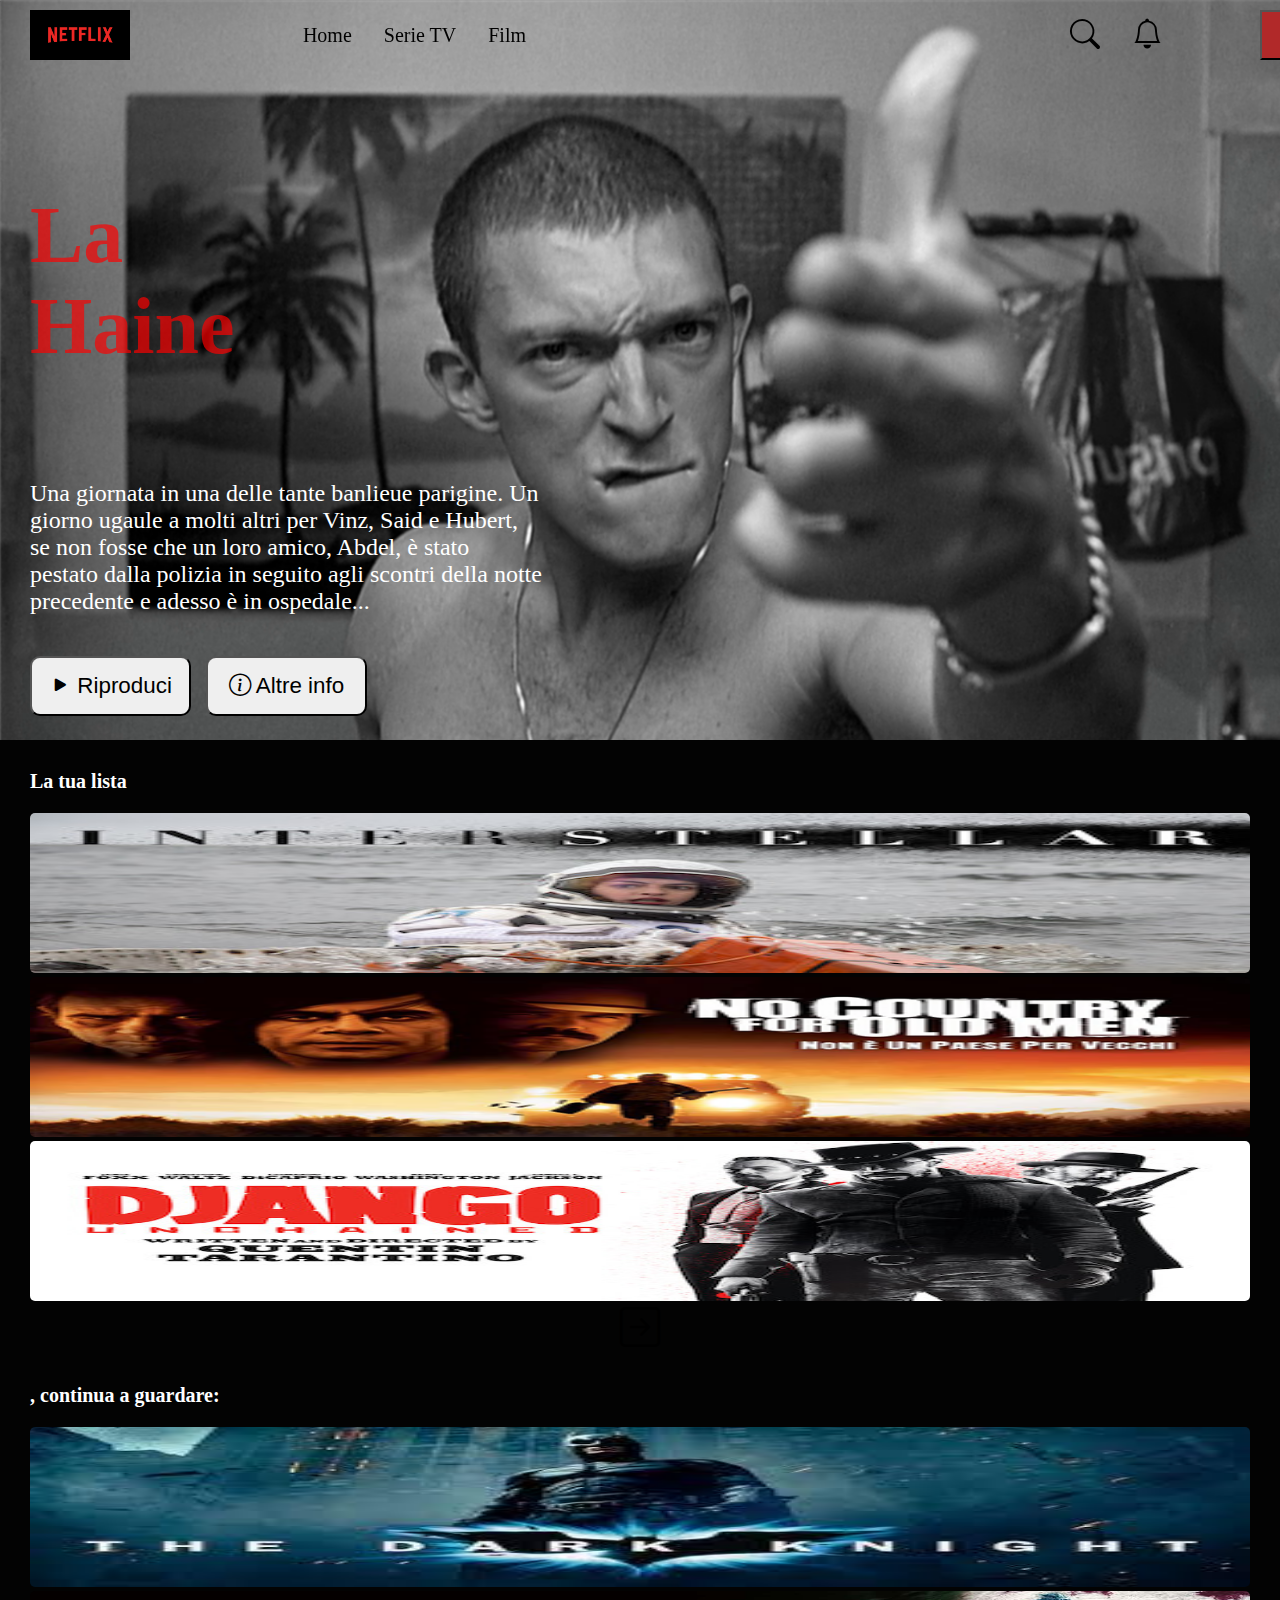
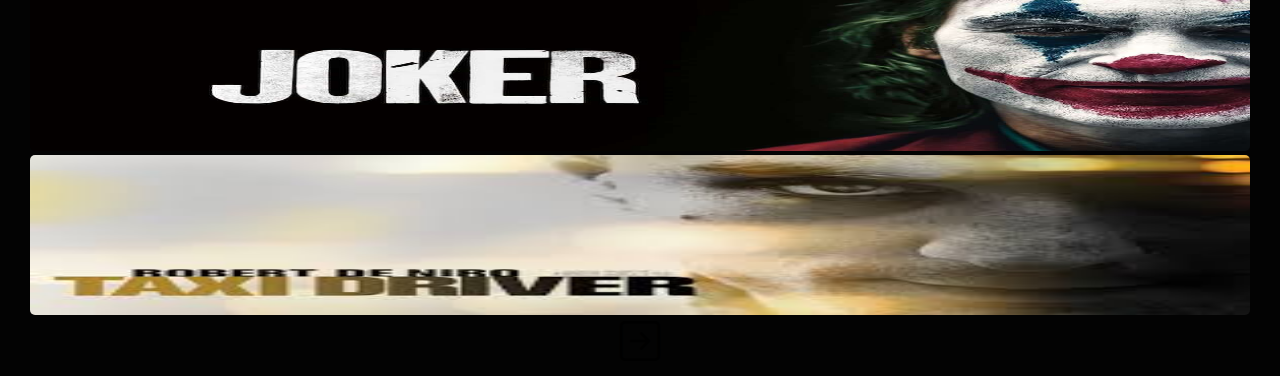
==== index.html @ 4dfea606 "WeekProject" ====
<!doctype html>
<html lang="en">
  <head>
    <meta charset="utf-8">
    <meta name="viewport" content="width=device-width, initial-scale=1">
    <title>Bootstrap demo</title>
    <link href="https://cdn.jsdelivr.net/npm/bootstrap@5.3.0-alpha1/dist/css/bootstrap.min.css" rel="stylesheet" integrity="sha384-GLhlTQ8iRABdZLl6O3oVMWSktQOp6b7In1Zl3/Jr59b6EGGoI1aFkw7cmDA6j6gD" crossorigin="anonymous">
    <link rel="stylesheet" href="https://cdn.jsdelivr.net/npm/bootstrap-icons@1.10.3/font/bootstrap-icons.css">
    <link rel="stylesheet" href="./scss/app.css">
</head>
  <body>
    <header>
        <nav>
            
            <div>
                <img src="./img/Netflix-Logo.png" alt="Logo Netflix">
                <ul>
                    <li><a href="#">Home</a></li>
                    <li><a href="#">Serie TV</a></li>
                    <li><a href="#">Film</a></li>
                </ul>
            </div>
            
            <div>
                <ul>
                    <li><i class="bi bi-search"></i></li>
                    <li><i class="bi bi-bell"></i></li>
                </ul>
                <button><i class="bi bi-door-open"></i></button>
            </div>

        </nav>

        <div class="film">
            <h2>La <br/> Haine</h2>
            <p>Una giornata in una delle tante banlieue parigine. Un giorno  ugaule a molti altri per Vinz, Said e Hubert,
               se non fosse che un loro amico, Abdel, è stato pestato dalla polizia in seguito agli scontri della notte precedente
               e adesso è in ospedale...</p>
            <div  class="filmButtons">
                <button>
                    <i class="bi bi-play-fill"></i>
                    <span>Riproduci</span>
                </button>
                <button>
                    <i class="bi bi-info-circle"></i>
                    <span>Altre info</span>
                </button>
            </div>
        </div>

    </header>

    <main>
        <div class="box row">
            <h3>La tua lista</h3>
            
        </div>
        <div class="box2 row">
            <h3><span id="name"></span>, continua a guardare:</h3>
            
        </div>
    </main>

    <script src="https://cdn.jsdelivr.net/npm/bootstrap@5.3.0-alpha1/dist/js/bootstrap.bundle.min.js" integrity="sha384-w76AqPfDkMBDXo30jS1Sgez6pr3x5MlQ1ZAGC+nuZB+EYdgRZgiwxhTBTkF7CXvN" crossorigin="anonymous"></script>
    <script src="./index.js"></script>
</body>
</html>
---- scss/app.css ----
html,
body {
  height: 100%;
  width: 100%;
}

body {
  margin: 0;
}

ul {
  list-style-type: none;
  padding: 0;
  margin: 0;
}

a {
  text-decoration: none;
}

body {
  font-family: "Times New Roman", Times, serif;
}

header {
  background-image: url(../img/la-haine.webp);
  background-size: cover;
  padding: 10px 30px;
  height: 45rem;
  width: 100%;
}
header nav {
  display: flex;
  justify-content: space-between;
  width: 100%;
  position: -webkit-sticky;
  position: sticky;
  top: 0;
}
header nav div {
  display: flex;
  width: 20%;
  justify-content: space-between;
  align-items: center;
}
header nav div button {
  width: 50px;
  height: 50px;
  background-color: rgb(177, 41, 41);
}
header nav ul {
  display: flex;
}
header nav ul li i {
  font-size: 30px;
  margin: 0 1rem;
}
header div:first-of-type {
  width: 40%;
}
header div:first-of-type img {
  width: 100px;
  height: 50px;
}
header div:first-of-type li a {
  color: black;
  margin: 0 1rem;
  font-size: 20px;
}

.film {
  display: flex;
  flex-direction: column;
  height: 37rem;
  justify-content: space-between;
  padding: 4rem 0 0 0rem;
}
.film h2 {
  font-size: 5em;
  color: rgba(255, 0, 0, 0.6784313725);
}
.film p {
  font-size: 1.5em;
  color: white;
}
.film .filmButtons {
  display: flex;
  width: 22rem;
}
.film .filmButtons button {
  width: 17rem;
  padding: 15px;
  font-size: 1.4em;
  border-radius: 10px;
  margin-right: 15px;
}

main {
  padding: 10px 30px;
  background-color: rgb(3, 3, 3);
}
main .box h3, main .box2 h3 {
  color: white;
  font-size: 20px;
}
main .box .col img, main .box2 .col img {
  width: 100%;
  height: 10rem;
  border-radius: 5px;
  cursor: pointer;
}
main .box .rightArrow, main .box2 .rightArrow {
  display: flex;
  justify-content: center;
  align-items: center;
}
main .box .rightArrow i, main .box2 .rightArrow i {
  font-size: 40px;
}
main .box .rightArrow i:hover, main .box2 .rightArrow i:hover {
  font-size: 60px;
}
main .box2 {
  margin-top: 2rem;
}/*# sourceMappingURL=app.css.map */
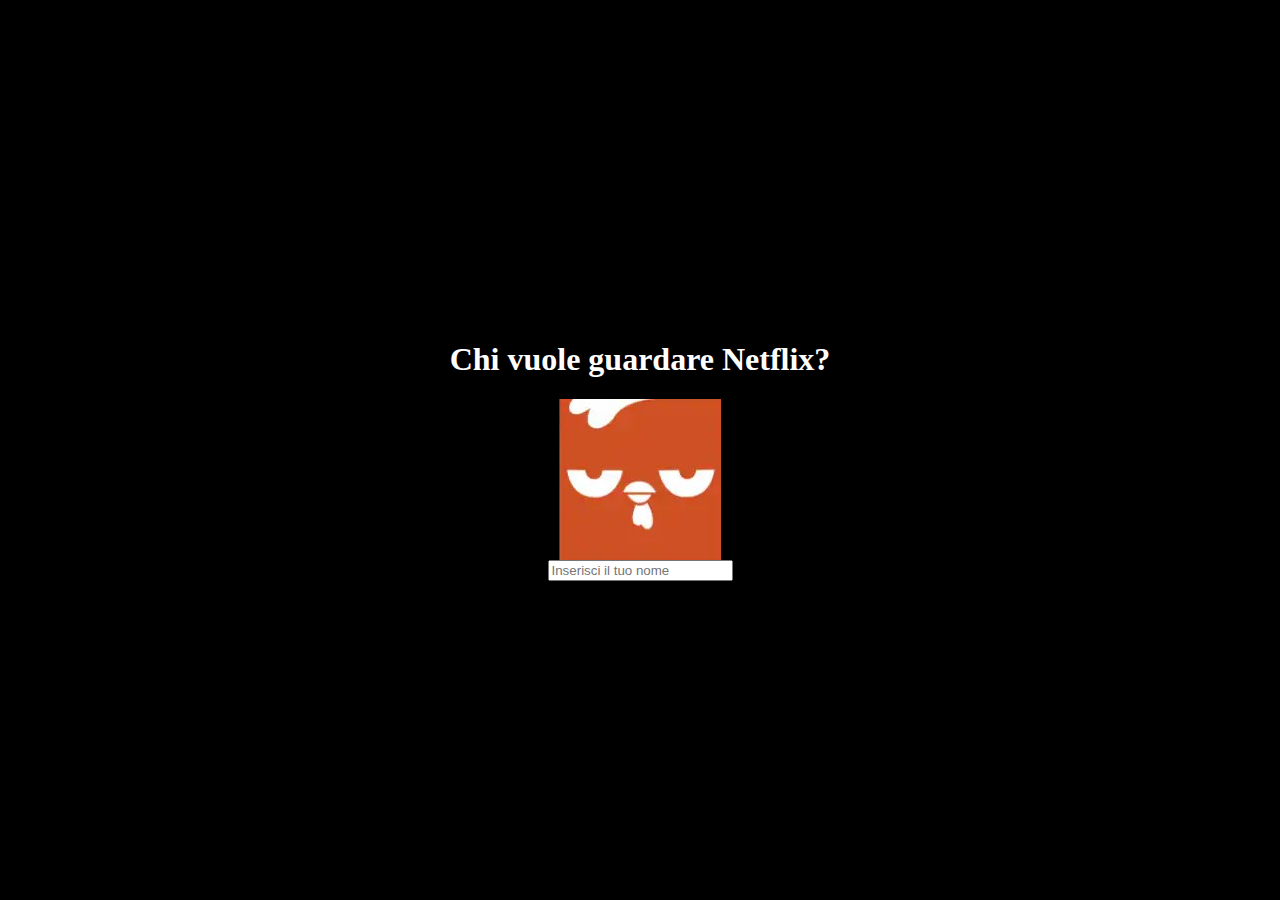
==== commit 296f477b: "d" ====
--- a/index.html
+++ b/index.html
@@ -1,67 +1,23 @@
-<!doctype html>
+<!DOCTYPE html>
 <html lang="en">
-  <head>
-    <meta charset="utf-8">
-    <meta name="viewport" content="width=device-width, initial-scale=1">
-    <title>Bootstrap demo</title>
-    <link href="https://cdn.jsdelivr.net/npm/bootstrap@5.3.0-alpha1/dist/css/bootstrap.min.css" rel="stylesheet" integrity="sha384-GLhlTQ8iRABdZLl6O3oVMWSktQOp6b7In1Zl3/Jr59b6EGGoI1aFkw7cmDA6j6gD" crossorigin="anonymous">
-    <link rel="stylesheet" href="https://cdn.jsdelivr.net/npm/bootstrap-icons@1.10.3/font/bootstrap-icons.css">
-    <link rel="stylesheet" href="./scss/app.css">
+<head>
+    <meta charset="UTF-8">
+    <meta http-equiv="X-UA-Compatible" content="IE=edge">
+    <meta name="viewport" content="width=device-width, initial-scale=1.0">
+    <link rel="stylesheet" href="./scss/indexapp.css">
+    <title>Document</title>
 </head>
-  <body>
-    <header>
-        <nav>
+<body>
+    
+    <main>
+        <div>
+            <h1>Chi vuole guardare Netflix?</h1>
             
-            <div>
-                <img src="./img/Netflix-Logo.png" alt="Logo Netflix">
-                <ul>
-                    <li><a href="#">Home</a></li>
-                    <li><a href="#">Serie TV</a></li>
-                    <li><a href="#">Film</a></li>
-                </ul>
-            </div>
+            <img src="./img/profilonetflix.jpg" alt="">
             
-            <div>
-                <ul>
-                    <li><i class="bi bi-search"></i></li>
-                    <li><i class="bi bi-bell"></i></li>
-                </ul>
-                <button><i class="bi bi-door-open"></i></button>
-            </div>
-
-        </nav>
-
-        <div class="film">
-            <h2>La <br/> Haine</h2>
-            <p>Una giornata in una delle tante banlieue parigine. Un giorno  ugaule a molti altri per Vinz, Said e Hubert,
-               se non fosse che un loro amico, Abdel, è stato pestato dalla polizia in seguito agli scontri della notte precedente
-               e adesso è in ospedale...</p>
-            <div  class="filmButtons">
-                <button>
-                    <i class="bi bi-play-fill"></i>
-                    <span>Riproduci</span>
-                </button>
-                <button>
-                    <i class="bi bi-info-circle"></i>
-                    <span>Altre info</span>
-                </button>
-            </div>
-        </div>
-
-    </header>
-
-    <main>
-        <div class="box row">
-            <h3>La tua lista</h3>
-            
-        </div>
-        <div class="box2 row">
-            <h3><span id="name"></span>, continua a guardare:</h3>
-            
+            <input type="text" placeholder="Inserisci il tuo nome">
         </div>
     </main>
-
-    <script src="https://cdn.jsdelivr.net/npm/bootstrap@5.3.0-alpha1/dist/js/bootstrap.bundle.min.js" integrity="sha384-w76AqPfDkMBDXo30jS1Sgez6pr3x5MlQ1ZAGC+nuZB+EYdgRZgiwxhTBTkF7CXvN" crossorigin="anonymous"></script>
-    <script src="./index.js"></script>
+    
 </body>
 </html>--- a/scss/indexapp.css
+++ b/scss/indexapp.css
@@ -0,0 +1,38 @@
+html,
+body {
+  height: 100%;
+  width: 100%;
+}
+
+body {
+  margin: 0;
+}
+
+ul {
+  list-style-type: none;
+  padding: 0;
+  margin: 0;
+}
+
+a {
+  text-decoration: none;
+}
+
+body {
+  background-color: black;
+}
+body main {
+  display: flex;
+  align-items: center;
+  justify-content: center;
+  height: 100%;
+}
+body main div {
+  display: flex;
+  align-items: center;
+  justify-content: center;
+  flex-direction: column;
+}
+body h1 {
+  color: white;
+}/*# sourceMappingURL=indexapp.css.map */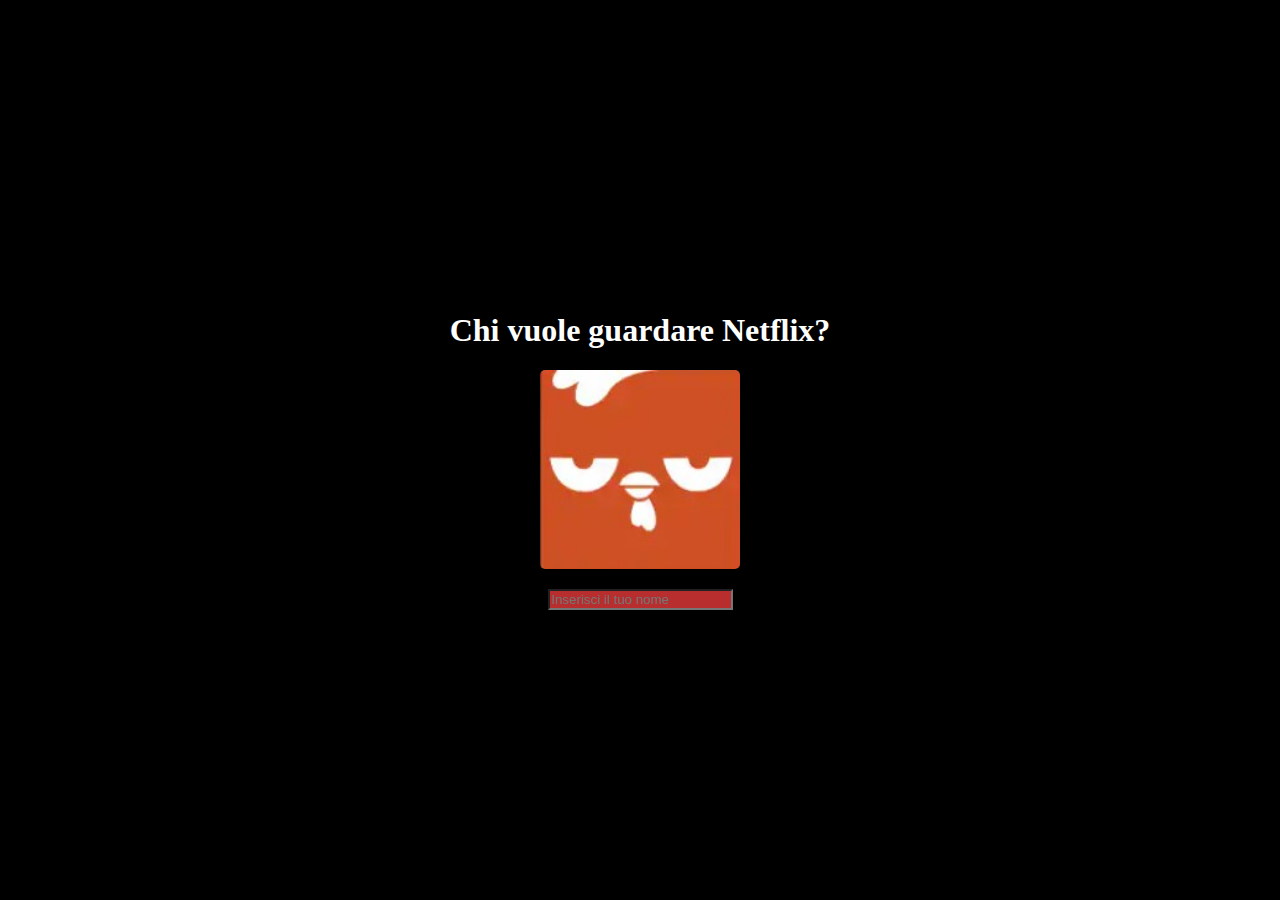
==== commit 88e923f0: "s" ====
--- a/index.html
+++ b/index.html
@@ -13,11 +13,12 @@
         <div>
             <h1>Chi vuole guardare Netflix?</h1>
             
-            <img src="./img/profilonetflix.jpg" alt="">
+            <img onclick="changeWindow()" src="./img/profilonetflix.jpg" alt="">
             
             <input type="text" placeholder="Inserisci il tuo nome">
         </div>
     </main>
     
+    <script src="./js/index.js"></script>
 </body>
 </html>--- a/scss/indexapp.css
+++ b/scss/indexapp.css
@@ -33,6 +33,14 @@
   justify-content: center;
   flex-direction: column;
 }
+body main div img {
+  border-radius: 5px;
+  width: 200px;
+  margin-bottom: 20px;
+}
+body main div input {
+  background-color: rgb(184, 46, 46);
+}
 body h1 {
   color: white;
 }/*# sourceMappingURL=indexapp.css.map */